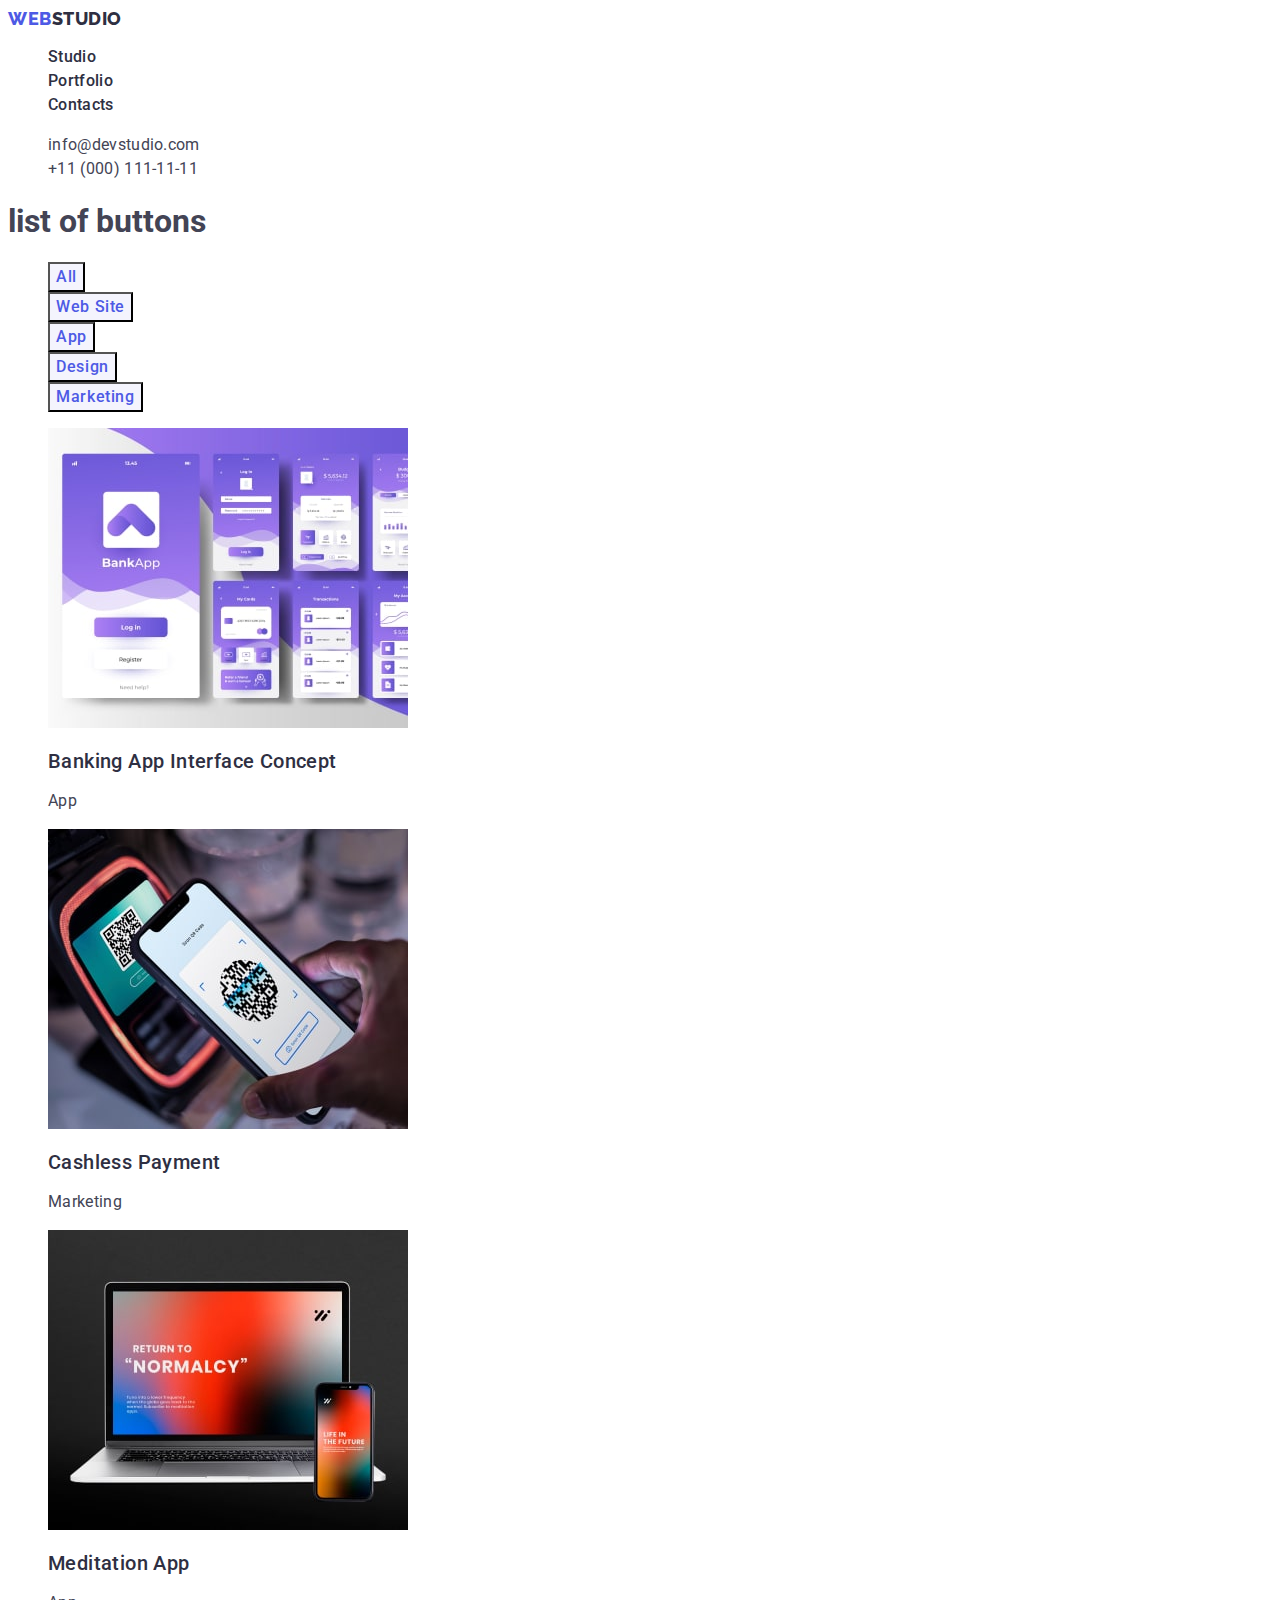
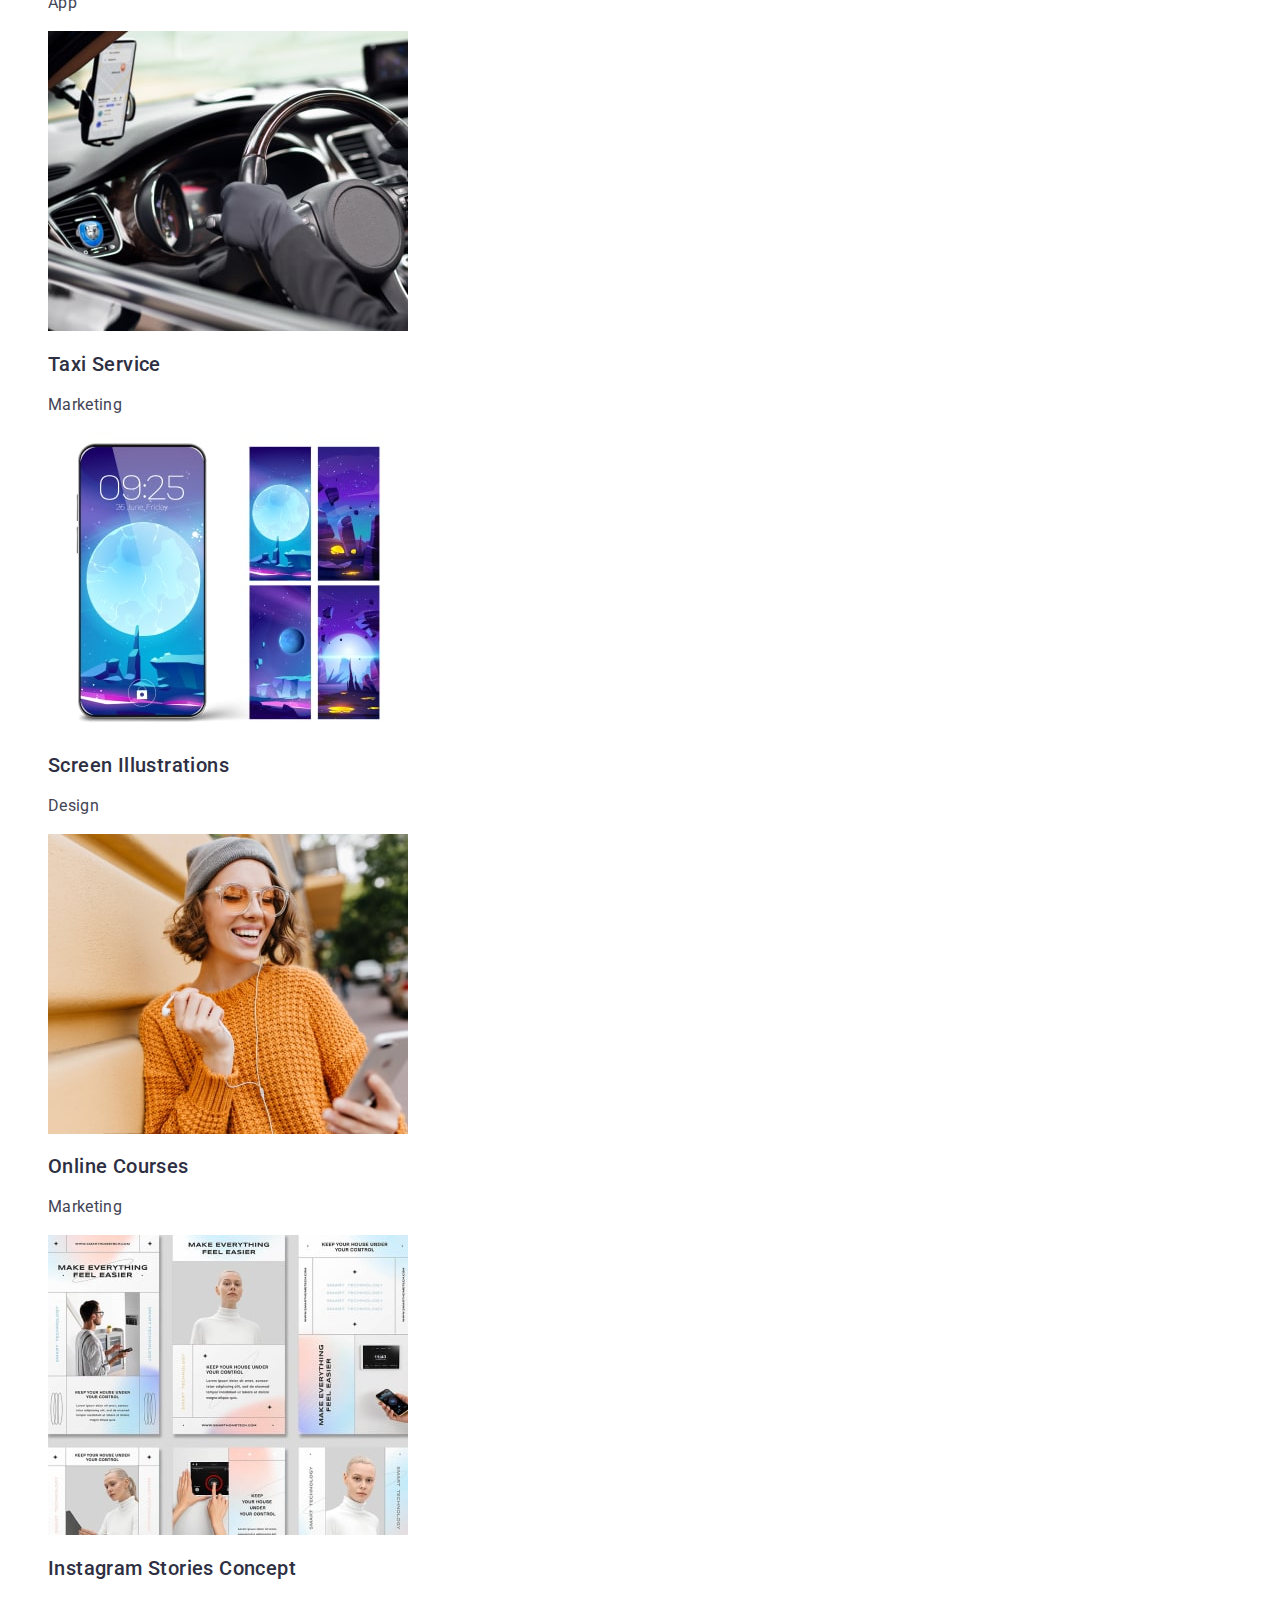
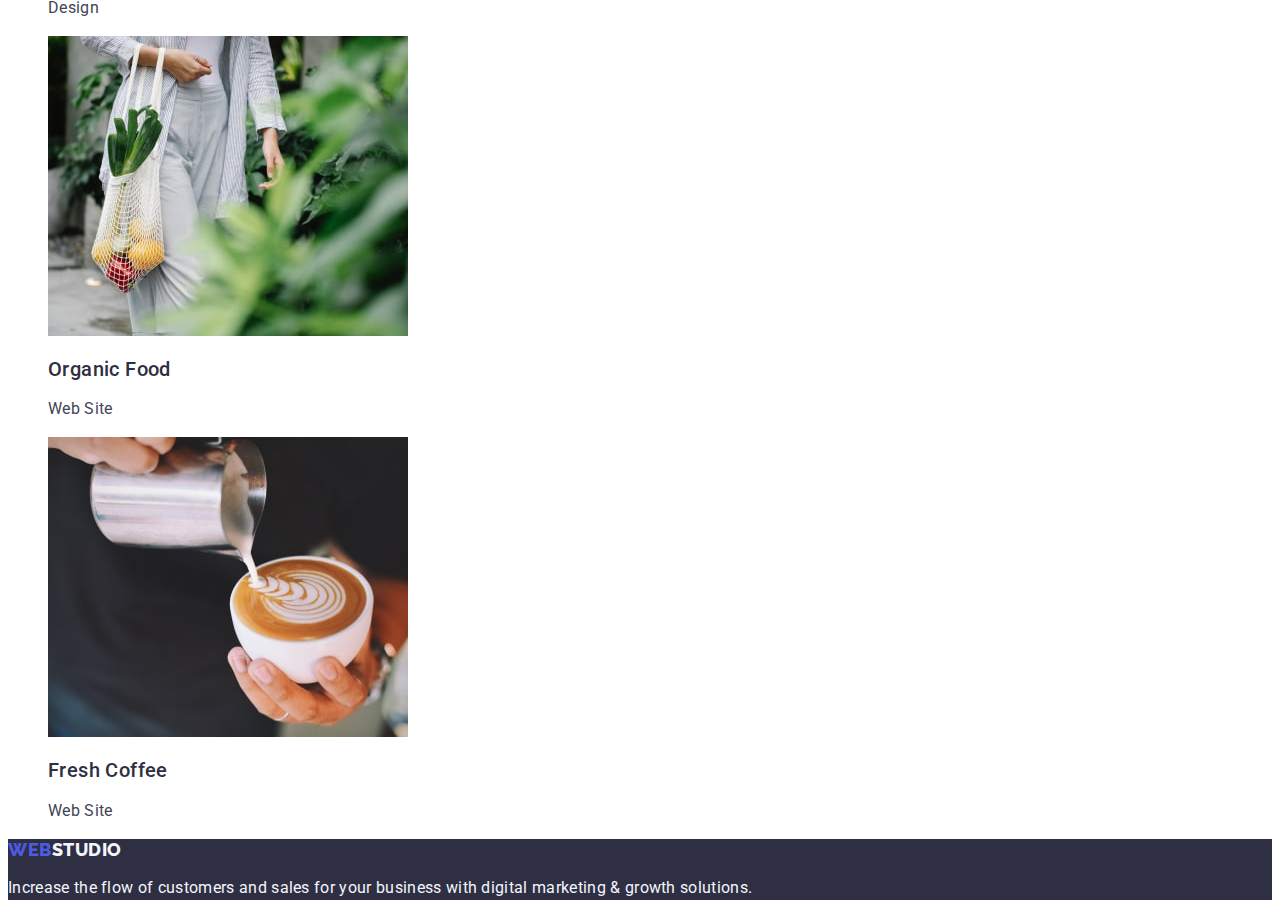
==== portfolio.html @ af41e57f "+++" ====
<!DOCTYPE html>
<html lang="en">
<head>
    <meta charset="UTF-8">
    <meta name="viewport" content="width=device-width, initial-scale=1.0">
    <title>Portfolio</title>
    <link rel="preconnect" href="https://fonts.googleapis.com">
    <link rel="preconnect" href="https://fonts.gstatic.com" crossorigin>
    <link href="https://fonts.googleapis.com/css2?family=Raleway:wght@800&family=Roboto:wght@400;500;700;900&display=swap" rel="stylesheet">
    <link rel="stylesheet" href="./css/styles.css" />
</head>
    <body>
        <header class="header">
            <nav class="header-navigation">
                <a href="./index.html" class="header-logo link">Web<span class="header-logo-accent">Studio</span></a>
                <ul class="header-menu list">
                    <li class="header-menu-item">
                        <a class="header-menu-link link" href="./index.html">Studio</a>
                    </li>
                    <li class="header-menu-item">
                        <a class="header-menu-link link" href="./portfolio.html">Portfolio</a>
                    </li>
                    <li class="header-menu-item">
                        <a class="header-menu-link link" href="">Contacts</a>
                    </li>
                </ul>
            </nav>
            <address class="header-adress">
                <ul class="header-contact list">
                    <li class="header-contact-item">
                        <a class="header-contact-link link" href="mailto:info@devstudio.com">info@devstudio.com</a>
                    </li>
                    <li class="header-contact-item">
                        <a class="header-contact-link link" href="tel:+110001111111">+11 (000) 111-11-11</a>
                    </li>
                
                </ul>
            </address>
        </header>
        <main>
            <section>
                <h1 class="visually-hidden">list of buttons</h1>
                <ul class="portfolio-button-list list">
                    <li>
                        <button class="portfolio-button" type="button">All</button>
                    </li>
                    <li>
                        <button class="portfolio-button" type="button">Web Site</button>
                    </li>
                    <li>
                        <button class="portfolio-button" type="button">App</button>
                    </li>
                    <li>
                        <button class="portfolio-button" type="button">Design</button>
                    </li>
                    <li>
                        <button class="portfolio-button" type="button">Marketing</button>
                    </li>
                </ul>
                <ul class="project-list list">
                    <li class="project-card-list">
                        <a class="project-item link" href="">
                            <img src="./images/banking-app.jpg" alt="Banking App Interface Concept" width="360" height="300" class="project-item-img" />
                            <h2 class="project-title">Banking App Interface Concept</h2>
                            <p class="project-text">App</p>
                        </a>
                    </li>
                    <li>
                        <a class="project-item link" href="">
                            <img src="./images/payment.jpg" alt="Cashless Payment" width="360" height="300" class="project-item-img" />
                            <h2 class="project-title">Cashless Payment</h2>
                            <p class="project-text">Marketing</p>
                        </a>
                    </li>
                    <li>
                        <a class="project-item link" href="">
                        <img src="./images/meditation-app.jpg" alt="Meditation App" width="360" height="300" class="project-item-img" />
                        <h2 class="project-title">Meditation App</h2>
                        <p class="project-text">App</p>
                        </a>
                    </li>
                    <li>
                        <a class="project-item link" href="">
                        <img src="./images/taxi-service.jpg" alt="Taxi Service" width="360" height="300" class="project-item-img" />
                        <h2 class="project-title">Taxi Service</h2>
                        <p class="project-text">Marketing</p>
                        </a>
                    </li>
                    <li>
                        <a class="project-item link" href="">
                         <img src="./images/screen-illustrations.jpg" alt="Screen Illustrations" width="360" height="300" class="project-item-img" />
                         <h2 class="project-title">Screen Illustrations</h2>
                         <p class="project-text">Design</p>
                        </a>
                    </li>
                    <li>
                        <a class="project-item link" href="">
                         <img src="./images/online-courses.jpg" alt="Online Courses" width="360" height="300" class="project-item-img" />
                         <h2 class="project-title">Online Courses</h2>
                         <p class="project-text">Marketing</p>
                        </a>
                    </li>
                    <li>
                        <a class="project-item link" href="">
                        <img src="./images/instagram-stories.jpg" alt="Instagram Stories Concept" width="360" height="300" class="project-item-img" />
                        <h2 class="project-title">Instagram Stories Concept</h2>
                        <p class="project-text">Design</p>
                        </a>
                    </li>
                    <li>
                        <a class="project-item link" href="">
                        <img src="./images/organic-food.jpg" alt="Organic Food" width="360" height="300" class="project-item-img" />
                        <h2 class="project-title">Organic Food</h2>
                        <p class="project-text">Web Site</p>
                        </a>
                    </li>
                    <li>
                        <a class="project-item link" href="">
                        <img src="./images/fresh-coffe.jpg" alt="Fresh Coffee" width="360" height="300" class="project-item-img" />
                        <h2 class="project-title">Fresh Coffee</h2>
                        <p class="project-text">Web Site</p>
                        </a>
                    </li>
                </ul>
            </section>
           
        </main>
        <footer class="footer">
            <a class="footer-logo link" href="./index.html">Web<span class="footer--logo-accent">Studio</span></a>
            <p class="footer-text">Increase the flow of customers and sales for your business with digital marketing & growth solutions.</p>
        </footer>
    </body>
</html>
---- css/styles.css ----
:root {
    --primary-brand: #4d5ae5;
    --pressedstate: #404bbf;
    --text: #434455;
    --dark: #2E2F42;
    --success: #31d0aa;
    --subtle-text: #8e8f99;
    --accent: #e7e9fc;
    --light: #f4f4fd;
    --white-background: #ffffff;
    --modal-background: #fcfcfc;

}

body {
    font-family: 'Roboto', sans-serif;
    color: var(--text);
    background-color: var(--white-background);
}


.link {
    text-decoration: none;
}

.list {
    list-style-type: none;
}

/* ---------------- HEADER --------------- */

.header-logo {
    color: var(--primary-brand);
    font-size: 18px;
    font-family: 'Raleway', sans-serif;
    font-weight: 800;
    line-height: 1.17;
    letter-spacing: 0.03em;
    text-transform: uppercase;
}

.header-logo span {
    color: var(--dark);
}

.header-menu-link {
    color: var(--dark);
    font-size: 16px;
    font-weight: 500;
    line-height: 1.5;
    letter-spacing: 0.02em;
}

.header-menu-link:hover,
.header-menu-link:focus {
    color: var(--pressedstate);
}

.header-adress {
    font-style: normal;
}

.header-contact-link {
    color: var(--text);
    font-size: 16px;
    font-weight: 400;
    line-height: 1.5;
    letter-spacing: 0.02em;
}

.header-contact-link:hover,
.header-contact-link:focus {
    color: var(--pressedstate)
}

/* ---------------- HERO --------------- */

.hero {
    background-color: var(--dark);
}
.hero-title {
    color: var(--white-background);
    text-align: center;
    font-size: 56px;
    font-weight: 700;
    line-height: 1.07;
    letter-spacing: 0.02em;
}
.hero-btn {
    color:  var(--white-background);
    text-align: center;
    font-size: 16px;
    font-family: inherit;
    font-weight: 500;
    line-height: 1.5;
    letter-spacing: 0.04em;
    background-color: var(--primary-brand);
    cursor: pointer;
}

.hero-btn:hover,
.hero-btn:focus {
    background-color: var(--pressedstate)
}

/* ---------------- ADVANTAGES --------------- */


.advantages-subtitle {
    color: var(--dark);
    font-size: 20px;
    font-weight: 500;
    line-height: 1.2;
    letter-spacing: 0.02em;
}
.advantages-item-text {
    color: var(--text);
    font-size: 16px;
    line-height: 1.5;
    letter-spacing: 0.02em;
}

/* ---------------- SERVICES --------------- */


.services-title {
    color:  var(--dark);
    text-align: center;
    font-size: 36px;
    font-weight: 700;
    line-height: 1.11;
    letter-spacing: 0.02em;
    text-transform: capitalize;
}

/* ---------------- TEAM --------------- */

.team {
    background-color: var(--light);
}

.team-title {
    color: var(--dark);
    text-align: center;
    font-size: 36px;
    font-weight: 700;
    line-height: 1.11;
    letter-spacing: 0.02em;
    text-transform: capitalize;
}

.team-item {
    background-color: var(--white-background);
}

.team-name {
    color: var(--dark);
    text-align: center;
    font-size: 20px;
    font-weight: 500;
    line-height: 1.2;
    letter-spacing: 0.02em;
}
.team-specialty {
    color: var(--text);
    text-align: center;
    font-size: 16px;
    line-height: 1.5;
    letter-spacing: 0.02em;
    }

/* ---------------- FOOTER --------------- */

.footer {
    background-color: var(--dark);
 }
.footer-logo {
    color: var(--primary-brand);
    font-size: 18px;
    font-family: 'Raleway', sans-serif;
    font-weight: 800;
    line-height: 1.17;
    letter-spacing: 0.03em;
    text-transform: uppercase;
 }

.footer-logo span {
    color: var(--light);
}

.footer-text {
    color: var(--light);
    font-size: 16px;
    line-height: 1.5;
    letter-spacing: 0.02em;
}

/* ---------------- BUTTON --------------- */

.portfolio-button {
    color: var(--primary-brand);
    font-size: 16px;
    font-family: inherit;
    font-weight: 500;
    line-height: 1.5;
    letter-spacing: 0.04em;
    background-color: var(--light);
}

.portfolio-button:hover,
.portfolio-button:focus {
    color: var(--white-background);
    background-color: var(--pressedstate);
    cursor: pointer;
}


/* ---------------- PROJECT --------------- */


.project-title {
    color: var(--dark);
    font-size: 20px;
    font-weight: 500;
    line-height: 1.2;
    letter-spacing: 0.02em;
}

.project-text {
    color: var(--text);
    font-size: 16px;
    line-height: 1.5;
    letter-spacing: 0.02em;
}
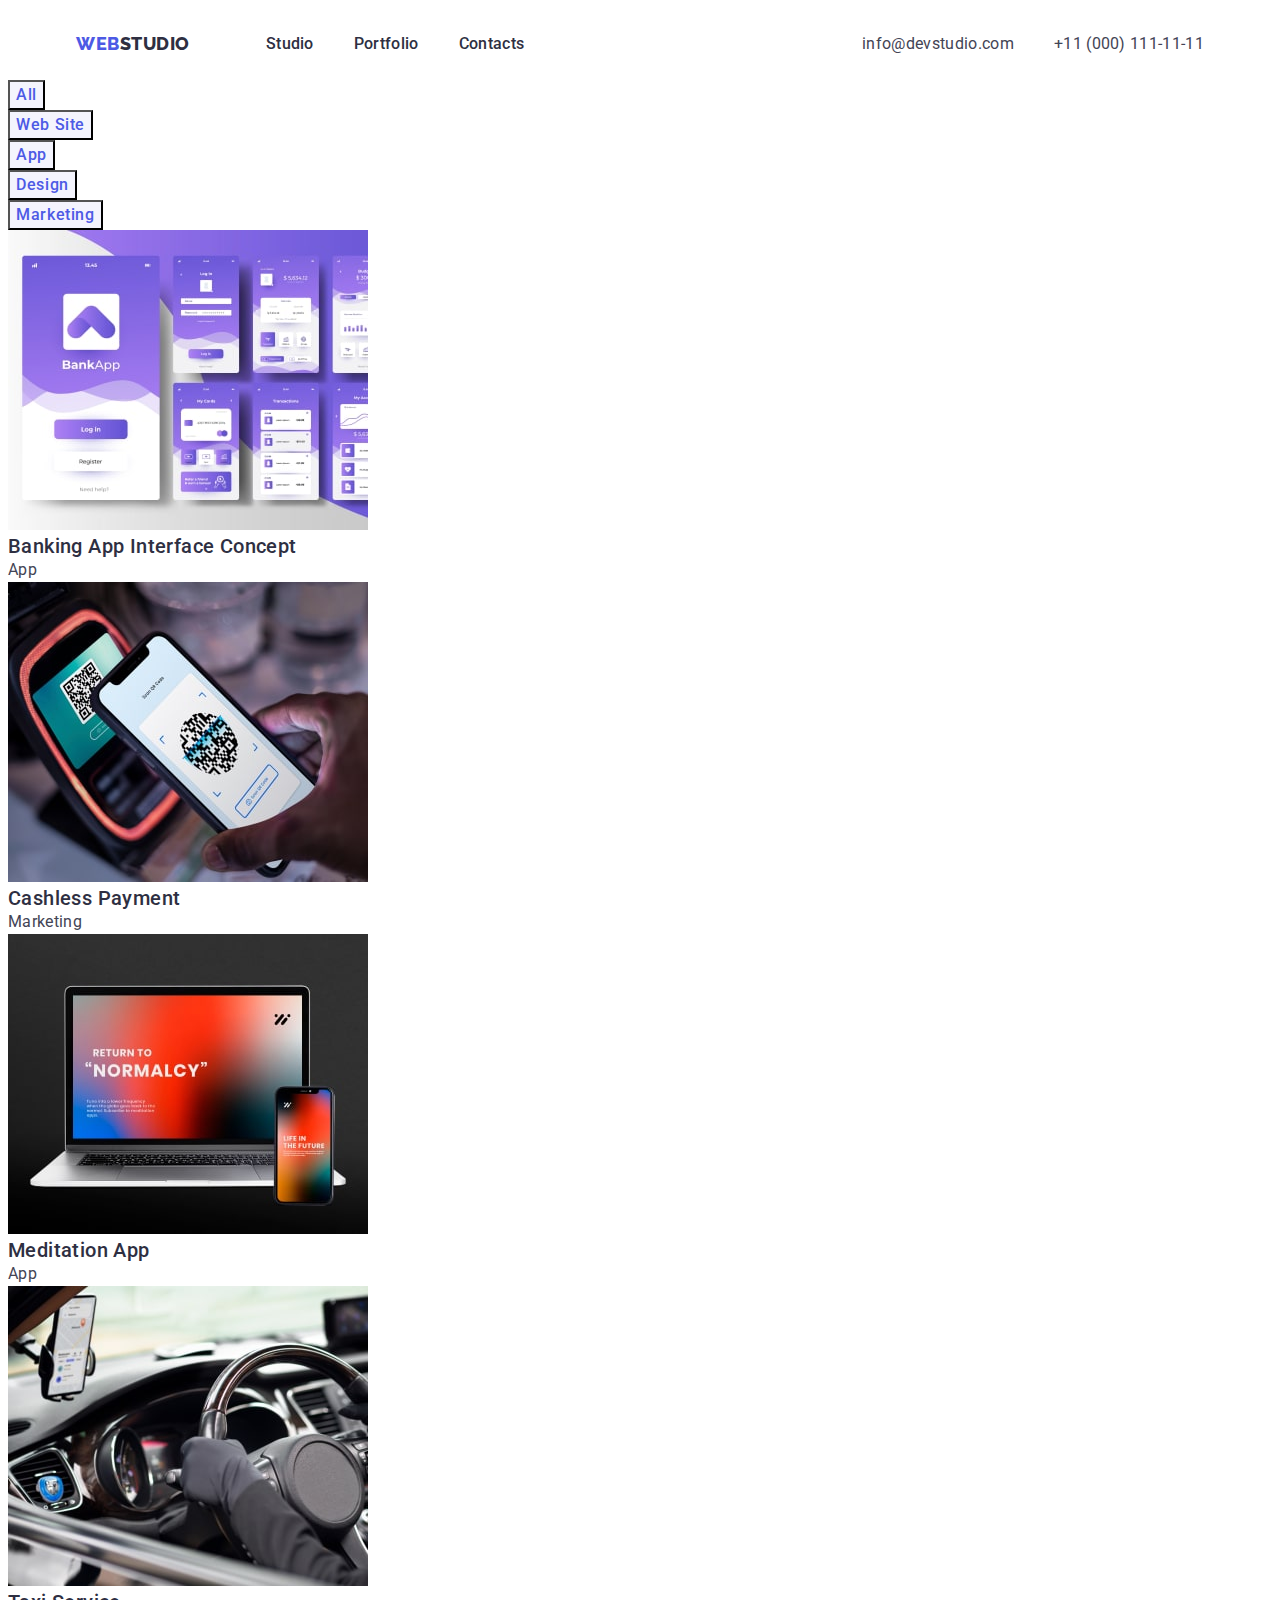
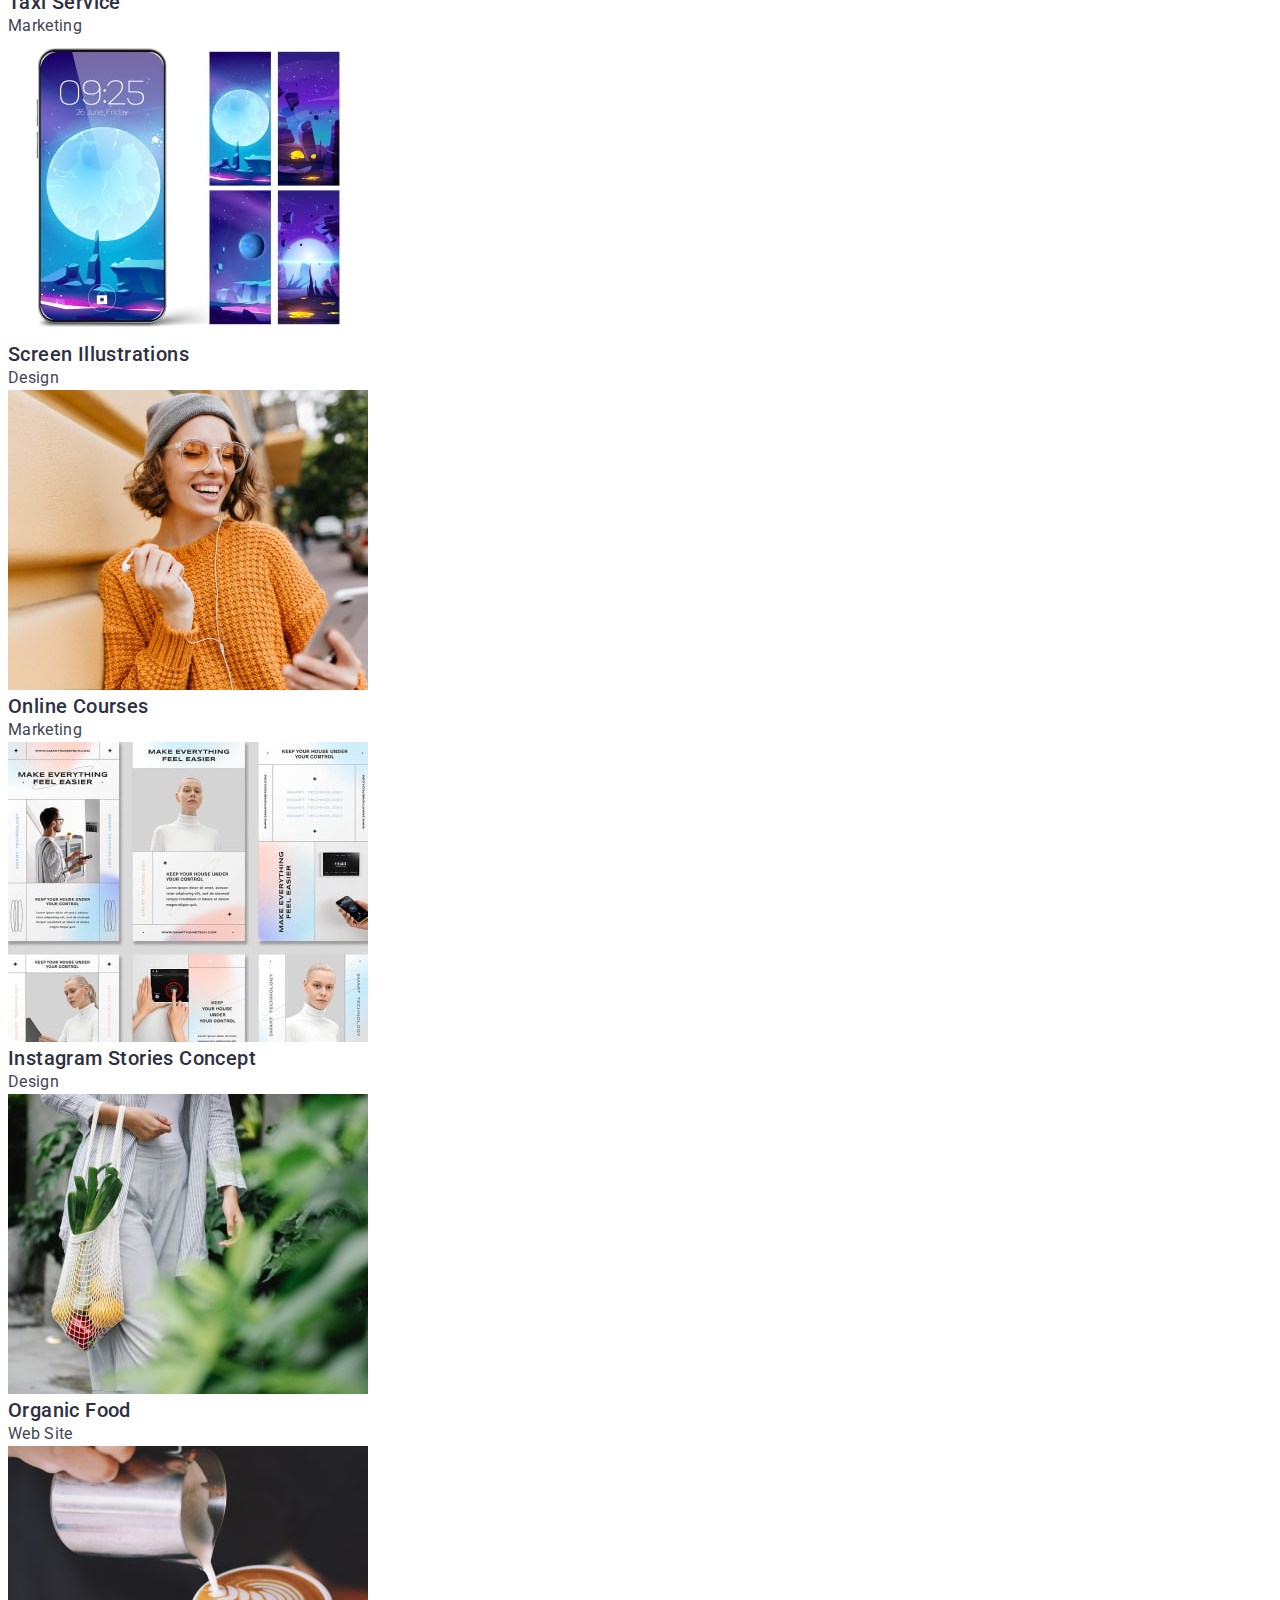
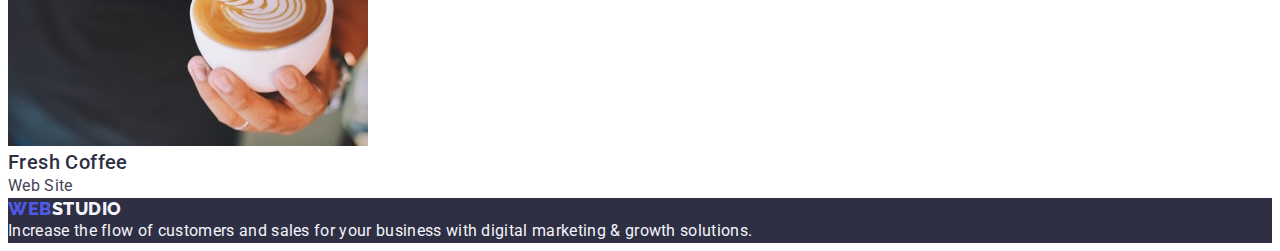
==== commit 18482bf3: "Second commit" ====
--- a/portfolio.html
+++ b/portfolio.html
@@ -11,31 +11,33 @@
 </head>
     <body>
         <header class="header">
-            <nav class="header-navigation">
-                <a href="./index.html" class="header-logo link">Web<span class="header-logo-accent">Studio</span></a>
-                <ul class="header-menu list">
-                    <li class="header-menu-item">
-                        <a class="header-menu-link link" href="./index.html">Studio</a>
-                    </li>
-                    <li class="header-menu-item">
-                        <a class="header-menu-link link" href="./portfolio.html">Portfolio</a>
-                    </li>
-                    <li class="header-menu-item">
-                        <a class="header-menu-link link" href="">Contacts</a>
-                    </li>
-                </ul>
-            </nav>
-            <address class="header-adress">
-                <ul class="header-contact list">
-                    <li class="header-contact-item">
-                        <a class="header-contact-link link" href="mailto:info@devstudio.com">info@devstudio.com</a>
-                    </li>
-                    <li class="header-contact-item">
-                        <a class="header-contact-link link" href="tel:+110001111111">+11 (000) 111-11-11</a>
-                    </li>
-                
-                </ul>
-            </address>
+            <div class="container header-container">
+                <nav class="header-navigation">
+                    <a href="./index.html" class="header-logo link">Web<span class="header-logo-accent">Studio</span></a>
+                    <ul class="header-menu list">
+                        <li class="header-menu-item">
+                            <a class="header-menu-link link" href="./index.html">Studio</a>
+                        </li>
+                        <li class="header-menu-item">
+                            <a class="header-menu-link link" href="./portfolio.html">Portfolio</a>
+                        </li>
+                        <li class="header-menu-item">
+                            <a class="header-menu-link link" href="">Contacts</a>
+                        </li>
+                    </ul>
+                </nav>
+                <address class="header-adress">
+                    <ul class="header-contact list">
+                        <li class="header-contact-item">
+                            <a class="header-contact-link link" href="mailto:info@devstudio.com">info@devstudio.com</a>
+                        </li>
+                        <li class="header-contact-item">
+                            <a class="header-contact-link link" href="tel:+110001111111">+11 (000) 111-11-11</a>
+                        </li>
+                    
+                    </ul>
+                </address>
+            </div>
         </header>
         <main>
             <section>
--- a/css/styles.css
+++ b/css/styles.css
@@ -12,12 +12,50 @@
 
 }
 
+p,
+h1,
+h2,
+h3,
+h4,
+h5,
+h6 {
+    margin-top: 0;
+    margin-bottom: 0;
+}
+
+ul {
+    margin-top: 0;
+    margin-bottom: 0;
+    padding-left: 0;
+}
+
 body {
     font-family: 'Roboto', sans-serif;
     color: var(--text);
     background-color: var(--white-background);
 }
 
+.container {
+    width: 100%;
+    max-width: 1128px;
+    padding-left: 15px;
+    padding-right: 15px;
+    margin: 0 auto;
+}
+
+.visually-hidden {
+    position: absolute;
+    width: 1px;
+    height: 1px;
+    margin: -1px;
+    border: 0;
+    padding: 0;
+    white-space: nowrap;
+    clip-path: inset(100%);
+    clip: rect(0 0 0 0);
+    overflow: hidden;
+    }
+
 
 .link {
     text-decoration: none;
@@ -28,6 +66,22 @@
 }
 
 /* ---------------- HEADER --------------- */
+
+.header {
+    padding-top: 24px;
+    padding-bottom: 24px;
+}
+
+.header-container {
+    display: flex;
+}
+
+.header-navigation {
+    display: flex;
+    align-items: center;
+    flex-grow: 1;
+    gap: 76px;
+}
 
 .header-logo {
     color: var(--primary-brand);
@@ -43,6 +97,11 @@
     color: var(--dark);
 }
 
+.header-menu {
+    display: flex;
+    gap: 40px;
+}
+
 .header-menu-link {
     color: var(--dark);
     font-size: 16px;
@@ -58,6 +117,13 @@
 
 .header-adress {
     font-style: normal;
+    align-items: center;
+}
+
+.header-contact {
+    display: flex;
+    gap: 40px;
+    margin-left:  auto;
 }
 
 .header-contact-link {
@@ -77,7 +143,9 @@
 
 .hero {
     background-color: var(--dark);
-}
+    padding: 188px;
+}
+
 .hero-title {
     color: var(--white-background);
     text-align: center;
@@ -85,7 +153,10 @@
     font-weight: 700;
     line-height: 1.07;
     letter-spacing: 0.02em;
-}
+    max-width: 496px;
+    margin-bottom: 48px;
+}
+
 .hero-btn {
     color:  var(--white-background);
     text-align: center;
@@ -96,6 +167,9 @@
     letter-spacing: 0.04em;
     background-color: var(--primary-brand);
     cursor: pointer;
+    padding: 16px 32px;
+    border-radius: 4px;
+    border: none;
 }
 
 .hero-btn:hover,
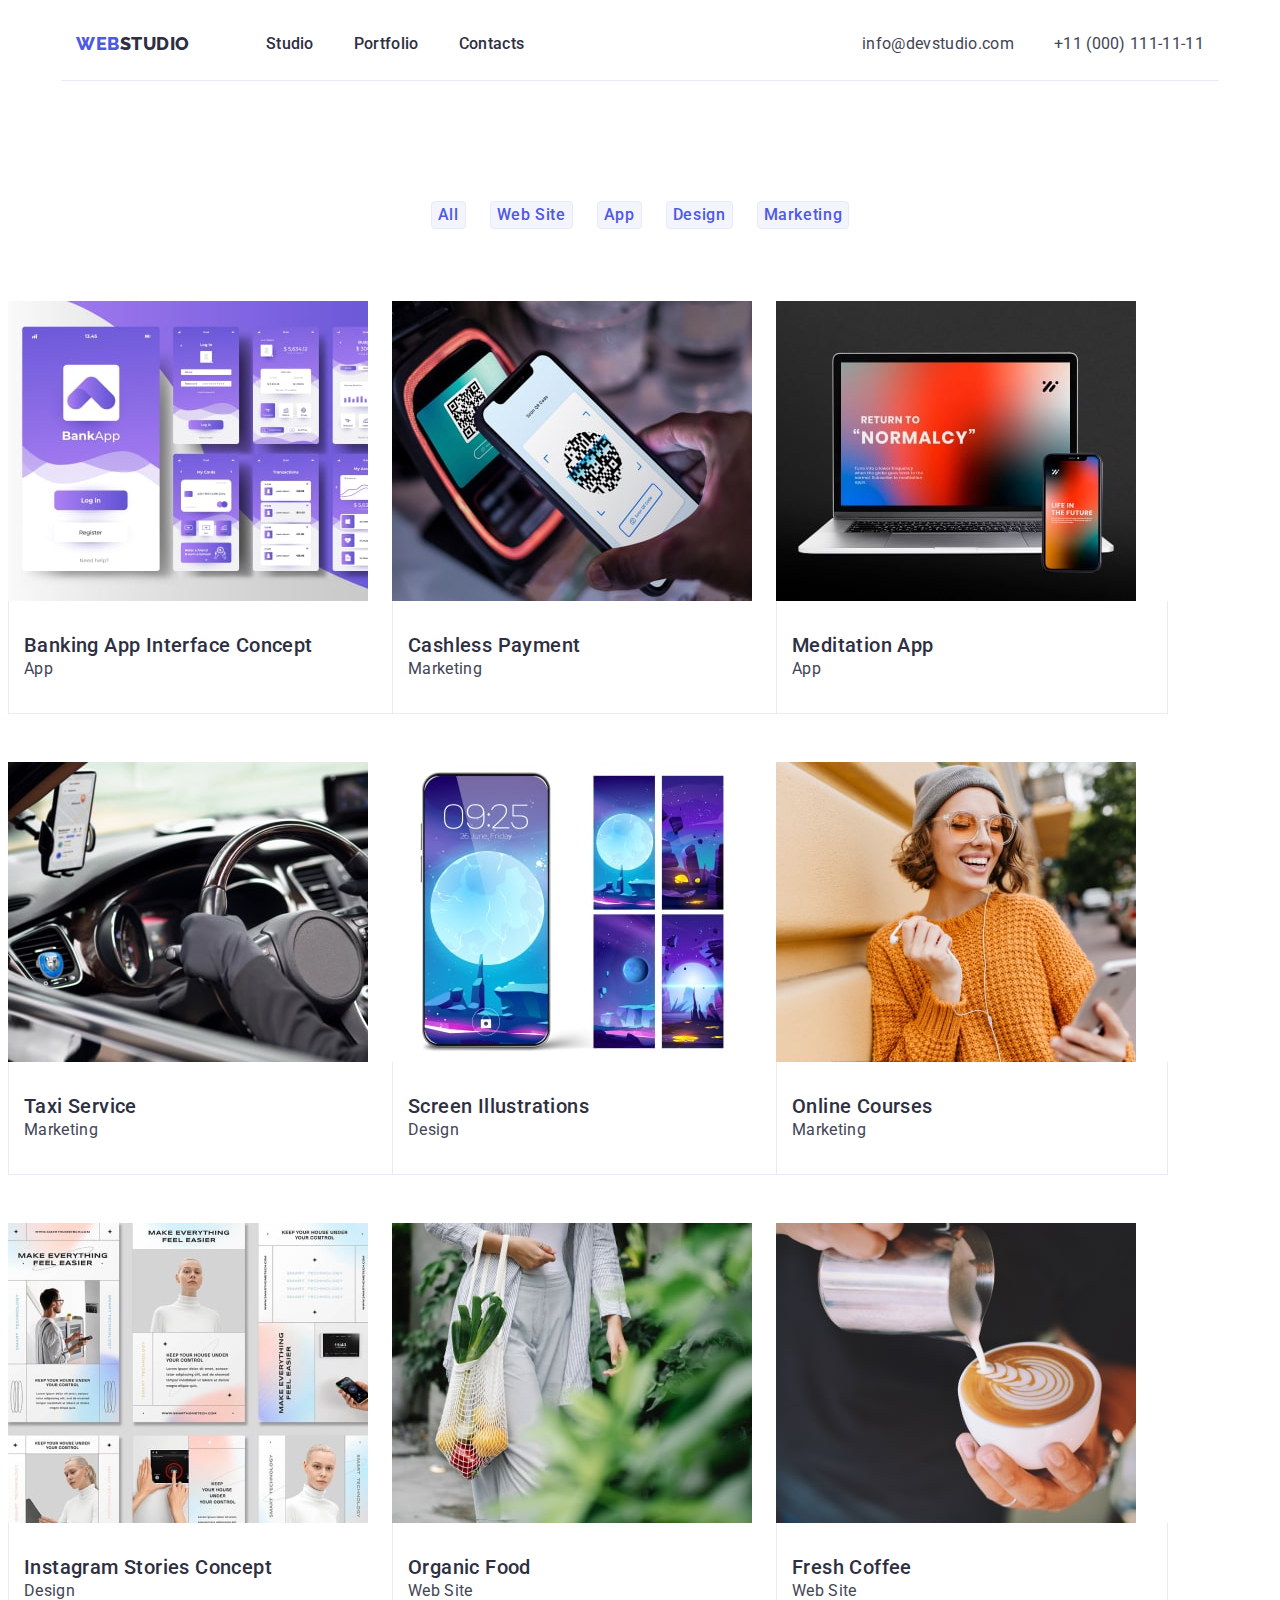
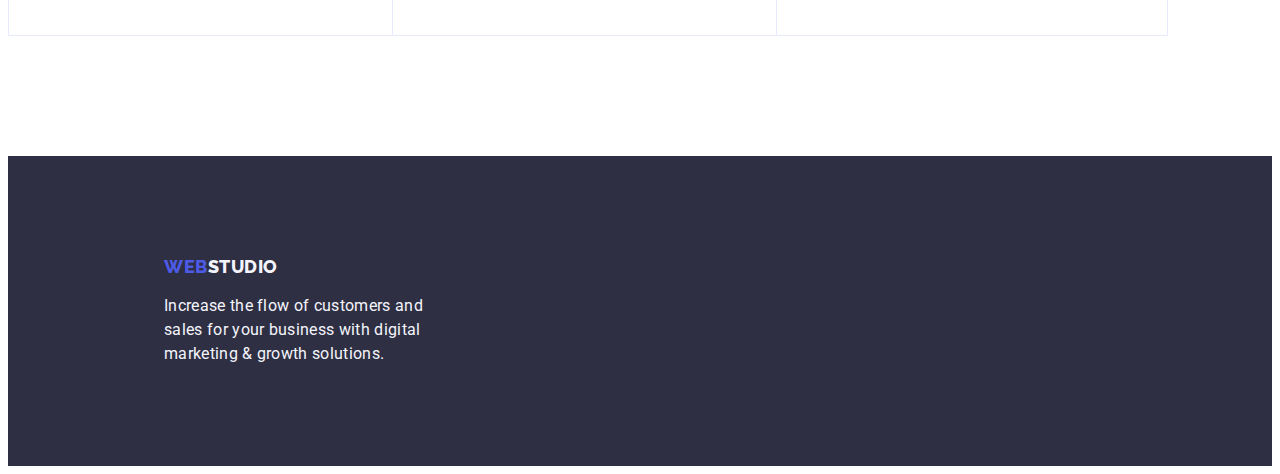
==== commit f4a83fb1: "Second commit" ====
--- a/portfolio.html
+++ b/portfolio.html
@@ -40,90 +40,114 @@
             </div>
         </header>
         <main>
-            <section>
-                <h1 class="visually-hidden">list of buttons</h1>
-                <ul class="portfolio-button-list list">
-                    <li>
-                        <button class="portfolio-button" type="button">All</button>
-                    </li>
-                    <li>
-                        <button class="portfolio-button" type="button">Web Site</button>
-                    </li>
-                    <li>
-                        <button class="portfolio-button" type="button">App</button>
-                    </li>
-                    <li>
-                        <button class="portfolio-button" type="button">Design</button>
-                    </li>
-                    <li>
-                        <button class="portfolio-button" type="button">Marketing</button>
-                    </li>
-                </ul>
-                <ul class="project-list list">
-                    <li class="project-card-list">
-                        <a class="project-item link" href="">
-                            <img src="./images/banking-app.jpg" alt="Banking App Interface Concept" width="360" height="300" class="project-item-img" />
-                            <h2 class="project-title">Banking App Interface Concept</h2>
-                            <p class="project-text">App</p>
-                        </a>
-                    </li>
-                    <li>
-                        <a class="project-item link" href="">
-                            <img src="./images/payment.jpg" alt="Cashless Payment" width="360" height="300" class="project-item-img" />
-                            <h2 class="project-title">Cashless Payment</h2>
-                            <p class="project-text">Marketing</p>
-                        </a>
-                    </li>
-                    <li>
-                        <a class="project-item link" href="">
-                        <img src="./images/meditation-app.jpg" alt="Meditation App" width="360" height="300" class="project-item-img" />
-                        <h2 class="project-title">Meditation App</h2>
-                        <p class="project-text">App</p>
-                        </a>
-                    </li>
-                    <li>
-                        <a class="project-item link" href="">
-                        <img src="./images/taxi-service.jpg" alt="Taxi Service" width="360" height="300" class="project-item-img" />
-                        <h2 class="project-title">Taxi Service</h2>
-                        <p class="project-text">Marketing</p>
-                        </a>
-                    </li>
-                    <li>
-                        <a class="project-item link" href="">
-                         <img src="./images/screen-illustrations.jpg" alt="Screen Illustrations" width="360" height="300" class="project-item-img" />
-                         <h2 class="project-title">Screen Illustrations</h2>
-                         <p class="project-text">Design</p>
-                        </a>
-                    </li>
-                    <li>
-                        <a class="project-item link" href="">
-                         <img src="./images/online-courses.jpg" alt="Online Courses" width="360" height="300" class="project-item-img" />
-                         <h2 class="project-title">Online Courses</h2>
-                         <p class="project-text">Marketing</p>
-                        </a>
-                    </li>
-                    <li>
-                        <a class="project-item link" href="">
-                        <img src="./images/instagram-stories.jpg" alt="Instagram Stories Concept" width="360" height="300" class="project-item-img" />
-                        <h2 class="project-title">Instagram Stories Concept</h2>
-                        <p class="project-text">Design</p>
-                        </a>
-                    </li>
-                    <li>
-                        <a class="project-item link" href="">
-                        <img src="./images/organic-food.jpg" alt="Organic Food" width="360" height="300" class="project-item-img" />
-                        <h2 class="project-title">Organic Food</h2>
-                        <p class="project-text">Web Site</p>
-                        </a>
-                    </li>
-                    <li>
-                        <a class="project-item link" href="">
-                        <img src="./images/fresh-coffe.jpg" alt="Fresh Coffee" width="360" height="300" class="project-item-img" />
-                        <h2 class="project-title">Fresh Coffee</h2>
-                        <p class="project-text">Web Site</p>
-                        </a>
-                    </li>
-                </ul>
+            <section class="button">
+                <div class="container button-container">
+                    <h1 class="visually-hidden">list of buttons</h1>
+                    <ul class="portfolio-button-list list">
+                        <li>
+                            <button class="portfolio-button" type="button">All</button>
+                        </li>
+                        <li>
+                            <button class="portfolio-button" type="button">Web Site</button>
+                        </li>
+                        <li>
+                            <button class="portfolio-button" type="button">App</button>
+                        </li>
+                        <li>
+                            <button class="portfolio-button" type="button">Design</button>
+                        </li>
+                        <li>
+                            <button class="portfolio-button" type="button">Marketing</button>
+                        </li>
+                    </ul>
+                </div>
+            </section>
+            <section class="section-project">
+                <div class="comtainer project-container">
+                    <ul class="project-list list">
+                        <li class="project-card-list">
+                            <a class="project-item link" href="">
+                                <img src="./images/banking-app.jpg" alt="Banking App Interface Concept" width="360" height="300" class="project-item-img" />
+                                <div class="container title-text-container">
+                                    <h2 class="project-title">Banking App Interface Concept</h2>
+                                    <p class="project-text">App</p>
+                                </div>
+                            </a>
+                        </li>
+                        <li class="project-card-list">
+                            <a class="project-item link" href="">
+                                <img src="./images/payment.jpg" alt="Cashless Payment" width="360" height="300" class="project-item-img" />
+                                <div class="container title-text-container">
+                                    <h2 class="project-title">Cashless Payment</h2>
+                                    <p class="project-text">Marketing</p>
+                                </div>
+                            </a>
+                        </li>
+                        <li class="project-card-list">
+                            <a class="project-item link" href="">
+                            <img src="./images/meditation-app.jpg" alt="Meditation App" width="360" height="300" class="project-item-img" />
+                            <div class="container title-text-container">
+                                <h2 class="project-title">Meditation App</h2>
+                                <p class="project-text">App</p>
+                            </div>
+                            </a>
+                        </li>
+                        <li class="project-card-list">
+                            <a class="project-item link" href="">
+                            <img src="./images/taxi-service.jpg" alt="Taxi Service" width="360" height="300" class="project-item-img" />
+                            <div class="container title-text-container">
+                                <h2 class="project-title">Taxi Service</h2>
+                                <p class="project-text">Marketing</p>
+                            </div>
+                            </a>
+                        </li>
+                        <li class="project-card-list">
+                            <a class="project-item link" href="">
+                             <img src="./images/screen-illustrations.jpg" alt="Screen Illustrations" width="360" height="300" class="project-item-img" />
+                             <div class="container title-text-container">
+                                 <h2 class="project-title">Screen Illustrations</h2>
+                                 <p class="project-text">Design</p>
+                             </div>
+                            </a>
+                        </li>
+                        <li class="project-card-list">
+                            <a class="project-item link" href="">
+                             <img src="./images/online-courses.jpg" alt="Online Courses" width="360" height="300" class="project-item-img" />
+                             <div class="container title-text-container">
+                                 <h2 class="project-title">Online Courses</h2>
+                                 <p class="project-text">Marketing</p>
+                             </div>
+                            </a>
+                        </li>
+                        <li class="project-card-list">
+                            <a class="project-item link" href="">
+                            <img src="./images/instagram-stories.jpg" alt="Instagram Stories Concept" width="360" height="300" class="project-item-img" />
+                            <div class="container title-text-container">
+                                <h2 class="project-title">Instagram Stories Concept</h2>
+                                <p class="project-text">Design</p>
+                            </div>
+                            </a>
+                        </li>
+                        <li class="project-card-list">
+                            <a class="project-item link" href="">
+                            <img src="./images/organic-food.jpg" alt="Organic Food" width="360" height="300" class="project-item-img" />
+                            <div class="container title-text-container">
+                                <h2 class="project-title">Organic Food</h2>
+                                <p class="project-text">Web Site</p>
+                            </div>
+                            </a>
+                        </li>
+                        <li class="project-card-list">
+                            <a class="project-item link" href="">
+                            <img src="./images/fresh-coffe.jpg" alt="Fresh Coffee" width="360" height="300" class="project-item-img" />
+                            <div class="container title-text-container">
+                                <h2 class="project-title">Fresh Coffee</h2>
+                                <p class="project-text">Web Site</p>
+                            </div>
+                            </a>
+                        </li>
+                    </ul>
+                </div>
             </section>
            
         </main>
--- a/css/styles.css
+++ b/css/styles.css
@@ -27,6 +27,10 @@
     margin-top: 0;
     margin-bottom: 0;
     padding-left: 0;
+}
+
+img {
+    display: block;
 }
 
 body {
@@ -74,6 +78,8 @@
 
 .header-container {
     display: flex;
+    padding-bottom: 24px;
+    border-bottom: 1px solid var(--cornflower, #E7E9FC);
 }
 
 .header-navigation {
@@ -143,7 +149,7 @@
 
 .hero {
     background-color: var(--dark);
-    padding: 188px;
+    padding: 188px 0;
 }
 
 .hero-title {
@@ -154,10 +160,12 @@
     line-height: 1.07;
     letter-spacing: 0.02em;
     max-width: 496px;
+    margin: 0 auto;
     margin-bottom: 48px;
 }
 
 .hero-btn {
+    display: block;
     color:  var(--white-background);
     text-align: center;
     font-size: 16px;
@@ -168,6 +176,7 @@
     background-color: var(--primary-brand);
     cursor: pointer;
     padding: 16px 32px;
+    margin: 0 auto;
     border-radius: 4px;
     border: none;
 }
@@ -179,6 +188,18 @@
 
 /* ---------------- ADVANTAGES --------------- */
 
+.advantages {
+    padding-top: 120px;
+}
+
+.advantages-list {
+    display: flex;
+    gap: 24px;
+}
+
+.advantages-item {
+    width: calc((100% - 24px*3) /4);
+}
 
 .advantages-subtitle {
     color: var(--dark);
@@ -186,16 +207,21 @@
     font-weight: 500;
     line-height: 1.2;
     letter-spacing: 0.02em;
+    margin-bottom: 8px;
 }
 .advantages-item-text {
     color: var(--text);
     font-size: 16px;
+    font-weight: 400;
     line-height: 1.5;
     letter-spacing: 0.02em;
 }
 
 /* ---------------- SERVICES --------------- */
 
+.services {
+    padding: 120px 0;
+}
 
 .services-title {
     color:  var(--dark);
@@ -205,12 +231,24 @@
     line-height: 1.11;
     letter-spacing: 0.02em;
     text-transform: capitalize;
+    margin-bottom: 72px;
+}
+
+.services-list {
+    display: flex;
+    gap: 24px;
+}
+
+.services-item {
+    width: calc((1005 - 48) /3);
 }
 
 /* ---------------- TEAM --------------- */
 
 .team {
     background-color: var(--light);
+    padding-top: 120px;
+    padding-bottom: 120px;
 }
 
 .team-title {
@@ -221,10 +259,23 @@
     line-height: 1.11;
     letter-spacing: 0.02em;
     text-transform: capitalize;
+    margin-bottom: 72px;
+}
+
+.team-ul {
+    display: flex;
+    gap: 24px;
 }
 
 .team-item {
+    width: calc((100% - 24*3) /4);
+    border-radius: 0px 0px 4px 4px;
     background-color: var(--white-background);
+    box-shadow: 0px 2px 1px 0px rgba(46, 47, 66, 0.08), 0px 1px 1px 0px rgba(46, 47, 66, 0.16), 0px 1px 6px 0px rgba(46, 47, 66, 0.08);
+}
+
+.name-container {
+    text-align: center;
 }
 
 .team-name {
@@ -234,20 +285,28 @@
     font-weight: 500;
     line-height: 1.2;
     letter-spacing: 0.02em;
-}
+    padding-top: 32px;
+    gap: 8px;
+}
+
 .team-specialty {
     color: var(--text);
     text-align: center;
     font-size: 16px;
     line-height: 1.5;
     letter-spacing: 0.02em;
+    padding-bottom: 32px;
     }
 
 /* ---------------- FOOTER --------------- */
 
 .footer {
     background-color: var(--dark);
+    padding-top: 100px;
+    padding-bottom: 100px;
+    padding-left: 156px;
  }
+
 .footer-logo {
     color: var(--primary-brand);
     font-size: 18px;
@@ -256,6 +315,8 @@
     line-height: 1.17;
     letter-spacing: 0.03em;
     text-transform: uppercase;
+    margin-bottom: 17px;
+    display: inline-block;
  }
 
 .footer-logo span {
@@ -263,6 +324,7 @@
 }
 
 .footer-text {
+    max-width: 264px;
     color: var(--light);
     font-size: 16px;
     line-height: 1.5;
@@ -270,6 +332,16 @@
 }
 
 /* ---------------- BUTTON --------------- */
+
+.button {
+    padding-top: 96px;
+}
+
+.portfolio-button-list {
+    display: flex;
+    gap: 24px;
+    justify-content: center;
+}
 
 .portfolio-button {
     color: var(--primary-brand);
@@ -279,6 +351,8 @@
     line-height: 1.5;
     letter-spacing: 0.04em;
     background-color: var(--light);
+    border-radius: 4px;
+    border: 1px solid var(--accent, #E7E9FC);
 }
 
 .portfolio-button:hover,
@@ -286,11 +360,38 @@
     color: var(--white-background);
     background-color: var(--pressedstate);
     cursor: pointer;
+    border-radius: 4px;
+    box-shadow: 0px 2px 2px 0px rgba(0, 0, 0, 0.12), 0px 2px 1px 0px rgba(0, 0, 0, 0.08), 0px 3px 1px 0px rgba(0, 0, 0, 0.10);
+    
 }
 
 
 /* ---------------- PROJECT --------------- */
 
+.section-project {
+    padding-top: 72px;
+    padding-bottom: 120px;
+}
+
+.project-container {
+    display: flex;
+}
+
+.project-list {
+    display: flex;
+    flex-wrap: wrap;
+    gap: 48px 24px;
+}
+
+.project-card-list {
+    width: calc((100% - 24*2) / 3);
+}
+
+.title-text-container {
+    border: 1px solid var(--accent, #E7E9FC);
+    background: var(--white-background, #FFF);
+    border-top: none;
+
 
 .project-title {
     color: var(--dark);
@@ -298,6 +399,8 @@
     font-weight: 500;
     line-height: 1.2;
     letter-spacing: 0.02em;
+    padding-top: 32px;
+    gap: 8px;
 }
 
 .project-text {
@@ -305,6 +408,7 @@
     font-size: 16px;
     line-height: 1.5;
     letter-spacing: 0.02em;
-}
-
-
+    padding-bottom: 32px;
+}
+
+
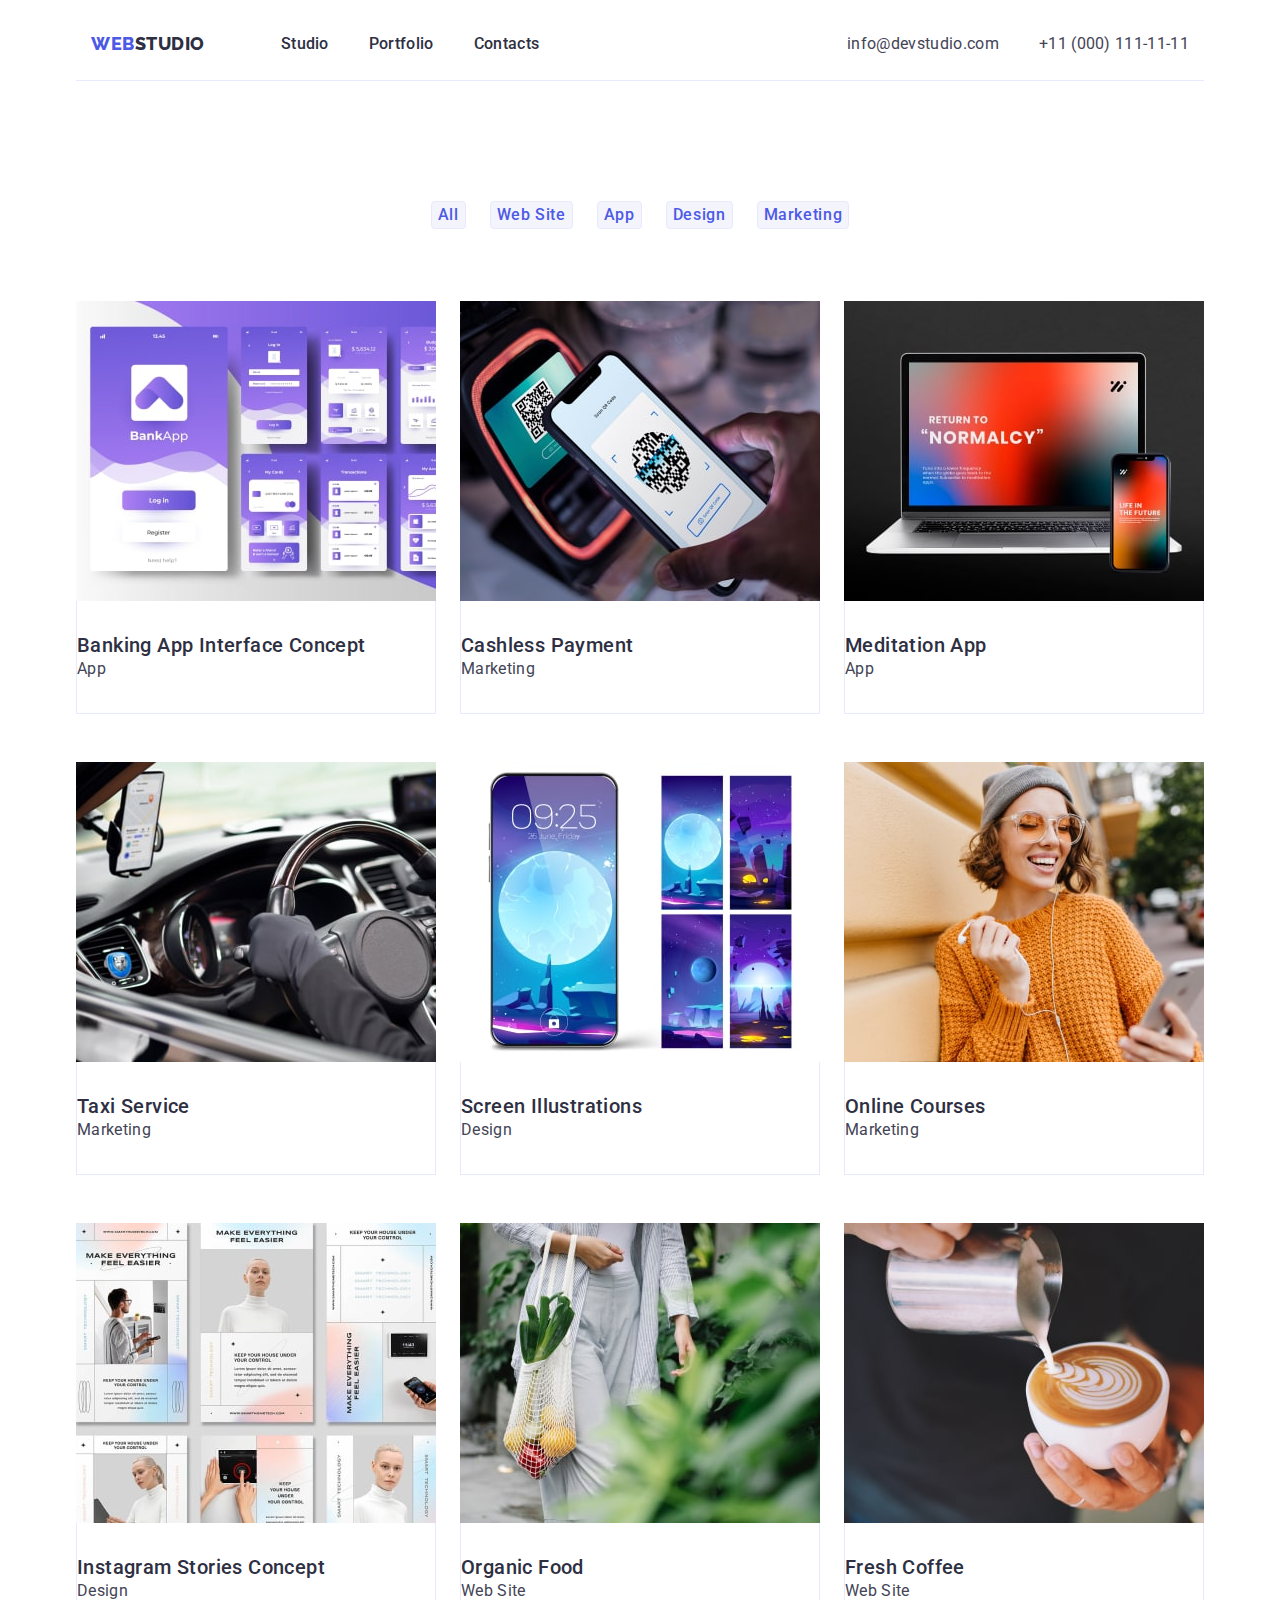
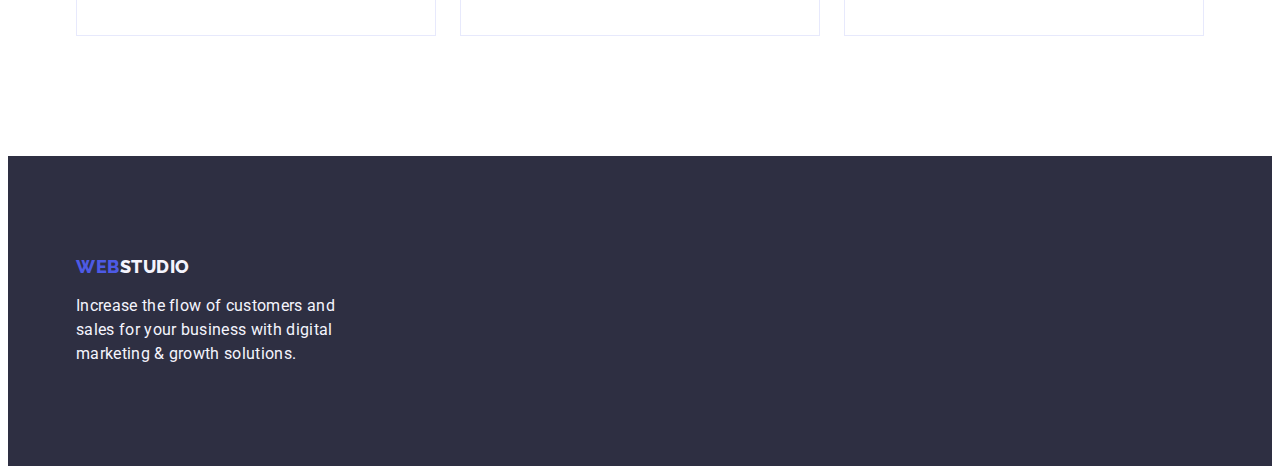
==== commit 8b3908d5: "Second commit" ====
--- a/portfolio.html
+++ b/portfolio.html
@@ -12,31 +12,33 @@
     <body>
         <header class="header">
             <div class="container header-container">
-                <nav class="header-navigation">
-                    <a href="./index.html" class="header-logo link">Web<span class="header-logo-accent">Studio</span></a>
-                    <ul class="header-menu list">
-                        <li class="header-menu-item">
-                            <a class="header-menu-link link" href="./index.html">Studio</a>
-                        </li>
-                        <li class="header-menu-item">
-                            <a class="header-menu-link link" href="./portfolio.html">Portfolio</a>
-                        </li>
-                        <li class="header-menu-item">
-                            <a class="header-menu-link link" href="">Contacts</a>
-                        </li>
-                    </ul>
-                </nav>
-                <address class="header-adress">
-                    <ul class="header-contact list">
-                        <li class="header-contact-item">
-                            <a class="header-contact-link link" href="mailto:info@devstudio.com">info@devstudio.com</a>
-                        </li>
-                        <li class="header-contact-item">
-                            <a class="header-contact-link link" href="tel:+110001111111">+11 (000) 111-11-11</a>
-                        </li>
-                    
-                    </ul>
-                </address>
+                <div class="container portfolio-header-container">
+                    <nav class="header-navigation">
+                        <a href="./index.html" class="header-logo link">Web<span class="header-logo-accent">Studio</span></a>
+                        <ul class="header-menu list">
+                            <li class="header-menu-item">
+                                <a class="header-menu-link link" href="./index.html">Studio</a>
+                            </li>
+                            <li class="header-menu-item">
+                                <a class="header-menu-link link" href="./portfolio.html">Portfolio</a>
+                            </li>
+                            <li class="header-menu-item">
+                                <a class="header-menu-link link" href="">Contacts</a>
+                            </li>
+                        </ul>
+                    </nav>
+                    <address class="header-adress">
+                        <ul class="header-contact list">
+                            <li class="header-contact-item">
+                                <a class="header-contact-link link" href="mailto:info@devstudio.com">info@devstudio.com</a>
+                            </li>
+                            <li class="header-contact-item">
+                                <a class="header-contact-link link" href="tel:+110001111111">+11 (000) 111-11-11</a>
+                            </li>
+                        
+                        </ul>
+                    </address>
+                </div>
             </div>
         </header>
         <main>
@@ -68,7 +70,7 @@
                         <li class="project-card-list">
                             <a class="project-item link" href="">
                                 <img src="./images/banking-app.jpg" alt="Banking App Interface Concept" width="360" height="300" class="project-item-img" />
-                                <div class="container title-text-container">
+                                <div class="title-text-container">
                                     <h2 class="project-title">Banking App Interface Concept</h2>
                                     <p class="project-text">App</p>
                                 </div>
@@ -77,7 +79,7 @@
                         <li class="project-card-list">
                             <a class="project-item link" href="">
                                 <img src="./images/payment.jpg" alt="Cashless Payment" width="360" height="300" class="project-item-img" />
-                                <div class="container title-text-container">
+                                <div class="title-text-container">
                                     <h2 class="project-title">Cashless Payment</h2>
                                     <p class="project-text">Marketing</p>
                                 </div>
@@ -86,7 +88,7 @@
                         <li class="project-card-list">
                             <a class="project-item link" href="">
                             <img src="./images/meditation-app.jpg" alt="Meditation App" width="360" height="300" class="project-item-img" />
-                            <div class="container title-text-container">
+                            <div class="title-text-container">
                                 <h2 class="project-title">Meditation App</h2>
                                 <p class="project-text">App</p>
                             </div>
@@ -95,7 +97,7 @@
                         <li class="project-card-list">
                             <a class="project-item link" href="">
                             <img src="./images/taxi-service.jpg" alt="Taxi Service" width="360" height="300" class="project-item-img" />
-                            <div class="container title-text-container">
+                            <div class="title-text-container">
                                 <h2 class="project-title">Taxi Service</h2>
                                 <p class="project-text">Marketing</p>
                             </div>
@@ -104,7 +106,7 @@
                         <li class="project-card-list">
                             <a class="project-item link" href="">
                              <img src="./images/screen-illustrations.jpg" alt="Screen Illustrations" width="360" height="300" class="project-item-img" />
-                             <div class="container title-text-container">
+                             <div class="title-text-container">
                                  <h2 class="project-title">Screen Illustrations</h2>
                                  <p class="project-text">Design</p>
                              </div>
@@ -113,7 +115,7 @@
                         <li class="project-card-list">
                             <a class="project-item link" href="">
                              <img src="./images/online-courses.jpg" alt="Online Courses" width="360" height="300" class="project-item-img" />
-                             <div class="container title-text-container">
+                             <div class="title-text-container">
                                  <h2 class="project-title">Online Courses</h2>
                                  <p class="project-text">Marketing</p>
                              </div>
@@ -122,7 +124,7 @@
                         <li class="project-card-list">
                             <a class="project-item link" href="">
                             <img src="./images/instagram-stories.jpg" alt="Instagram Stories Concept" width="360" height="300" class="project-item-img" />
-                            <div class="container title-text-container">
+                            <div class="title-text-container">
                                 <h2 class="project-title">Instagram Stories Concept</h2>
                                 <p class="project-text">Design</p>
                             </div>
@@ -131,7 +133,7 @@
                         <li class="project-card-list">
                             <a class="project-item link" href="">
                             <img src="./images/organic-food.jpg" alt="Organic Food" width="360" height="300" class="project-item-img" />
-                            <div class="container title-text-container">
+                            <div class="title-text-container">
                                 <h2 class="project-title">Organic Food</h2>
                                 <p class="project-text">Web Site</p>
                             </div>
@@ -140,7 +142,7 @@
                         <li class="project-card-list">
                             <a class="project-item link" href="">
                             <img src="./images/fresh-coffe.jpg" alt="Fresh Coffee" width="360" height="300" class="project-item-img" />
-                            <div class="container title-text-container">
+                            <div class="title-text-container">
                                 <h2 class="project-title">Fresh Coffee</h2>
                                 <p class="project-text">Web Site</p>
                             </div>
@@ -152,8 +154,10 @@
            
         </main>
         <footer class="footer">
-            <a class="footer-logo link" href="./index.html">Web<span class="footer--logo-accent">Studio</span></a>
-            <p class="footer-text">Increase the flow of customers and sales for your business with digital marketing & growth solutions.</p>
+            <div class="container footer-container">
+                <a class="footer-logo link" href="./index.html">Web<span class="footer-logo-accent">Studio</span></a>
+                <p class="footer-text">Increase the flow of customers and sales for your business with digital marketing & growth solutions.</p>
+            </div>
         </footer>
     </body>
 </html>--- a/css/styles.css
+++ b/css/styles.css
@@ -78,6 +78,10 @@
 
 .header-container {
     display: flex;
+}
+
+.portfolio-header-container {
+    display: flex;
     padding-bottom: 24px;
     border-bottom: 1px solid var(--cornflower, #E7E9FC);
 }
@@ -304,7 +308,6 @@
     background-color: var(--dark);
     padding-top: 100px;
     padding-bottom: 100px;
-    padding-left: 156px;
  }
 
 .footer-logo {
@@ -381,6 +384,7 @@
     display: flex;
     flex-wrap: wrap;
     gap: 48px 24px;
+    justify-content: center;
 }
 
 .project-card-list {
@@ -391,6 +395,7 @@
     border: 1px solid var(--accent, #E7E9FC);
     background: var(--white-background, #FFF);
     border-top: none;
+}
 
 
 .project-title {
@@ -411,4 +416,3 @@
     padding-bottom: 32px;
 }
 
-
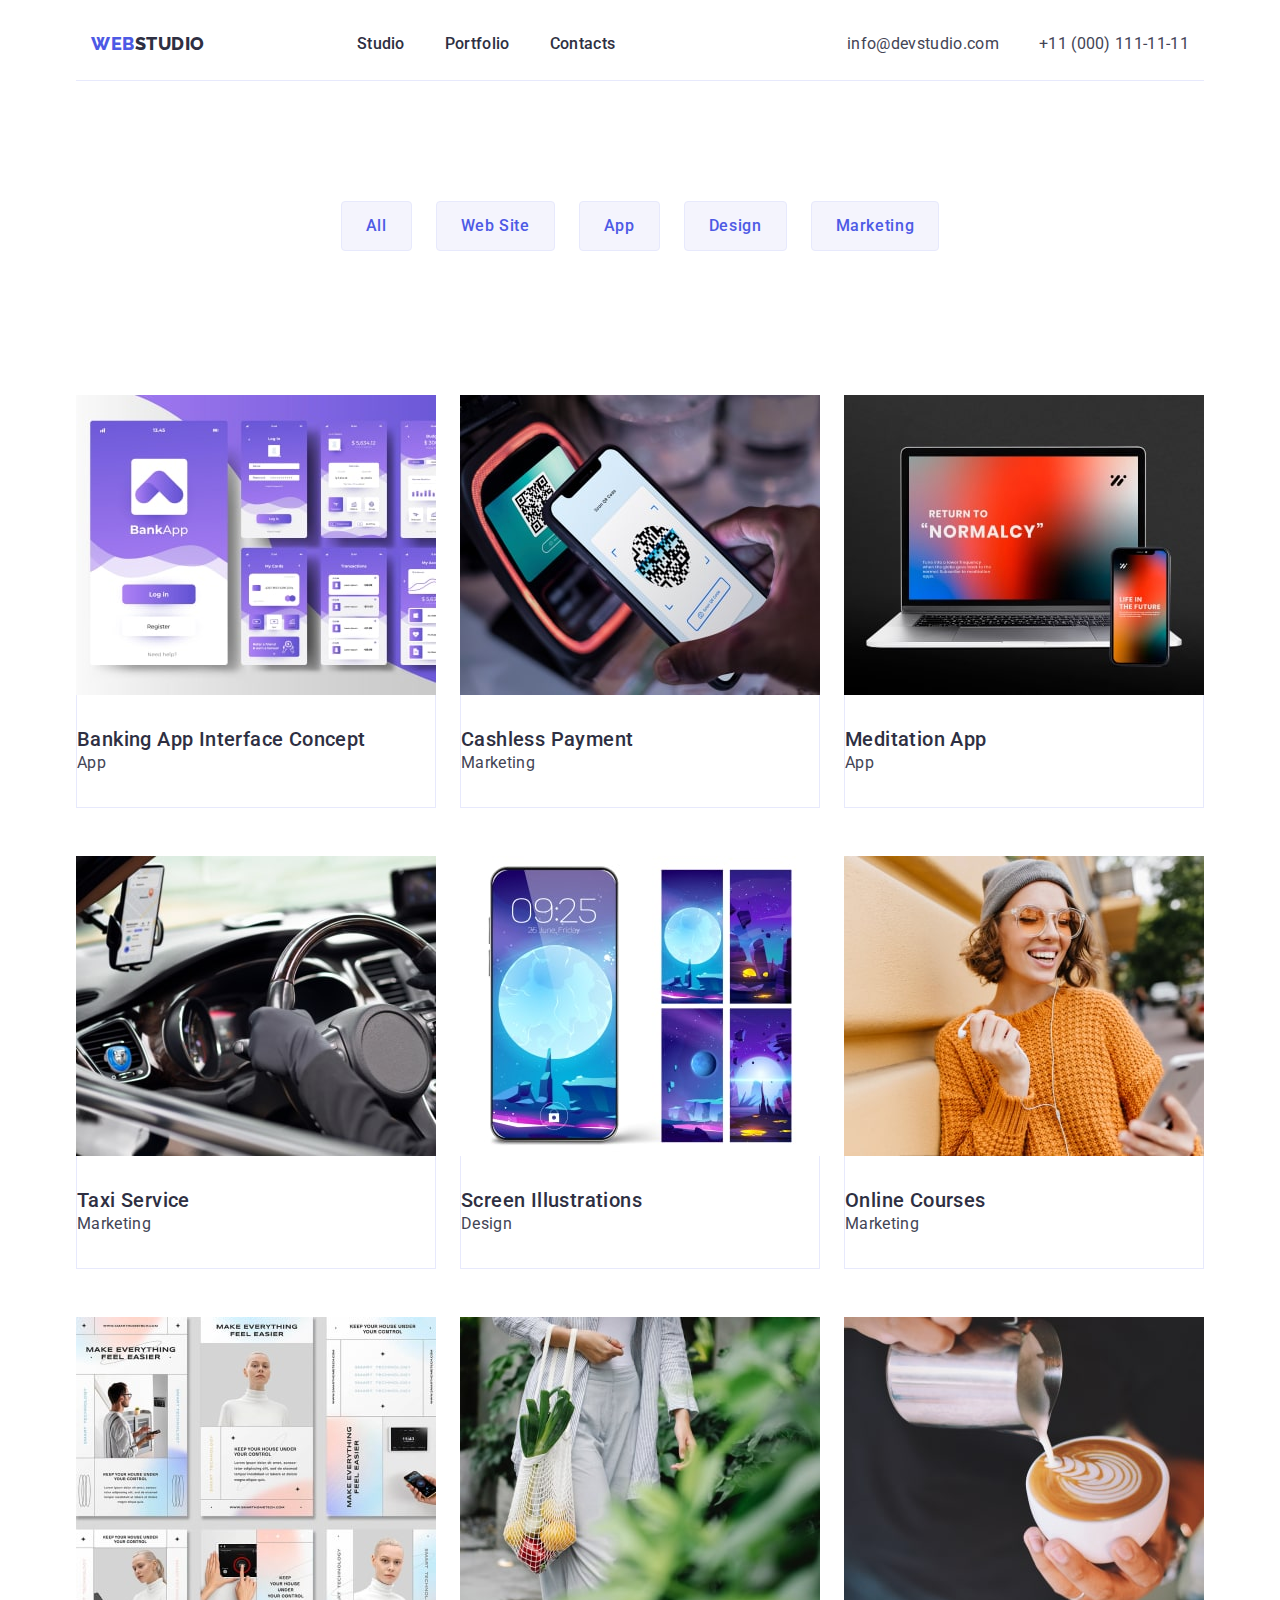
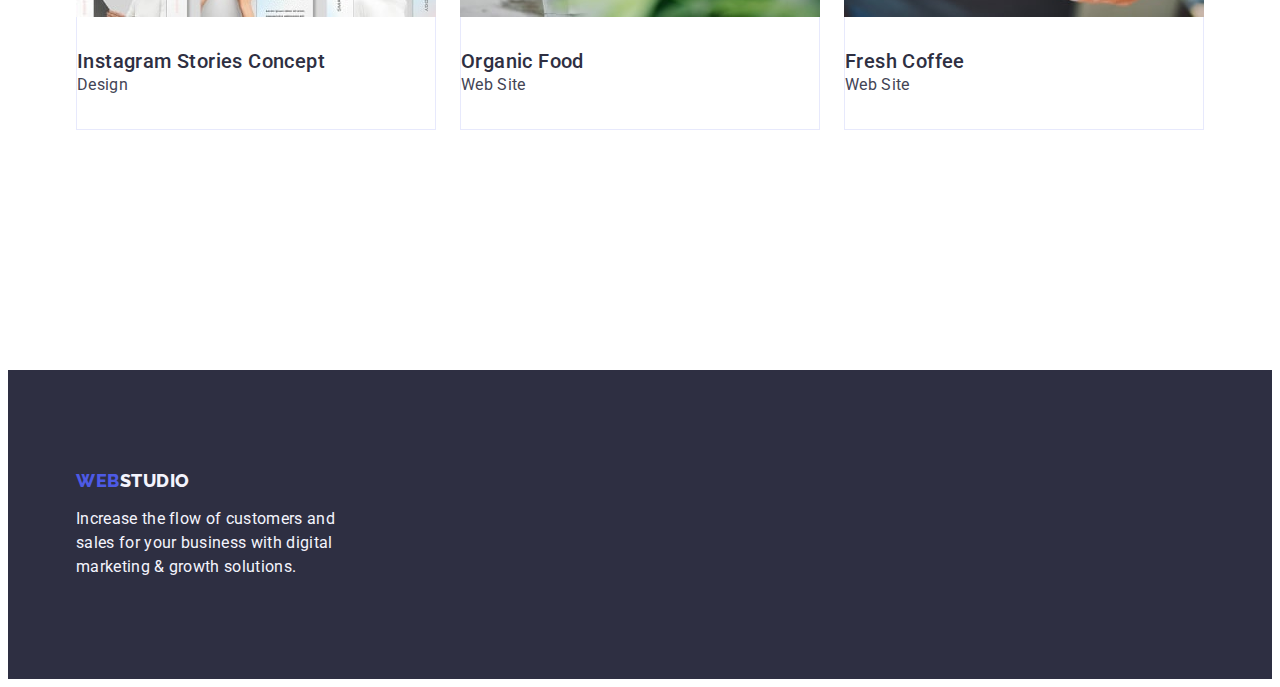
==== commit ce472897: "Second commit" ====
--- a/portfolio.html
+++ b/portfolio.html
@@ -7,6 +7,7 @@
     <link rel="preconnect" href="https://fonts.googleapis.com">
     <link rel="preconnect" href="https://fonts.gstatic.com" crossorigin>
     <link href="https://fonts.googleapis.com/css2?family=Raleway:wght@800&family=Roboto:wght@400;500;700;900&display=swap" rel="stylesheet">
+    <link rel="stylesheet" href="https://cdnjs.cloudflare.com/ajax/libs/modern-normalize/2.0.0/modern-normalize.min.css" integrity="sha512-4xo8blKMVCiXpTaLzQSLSw3KFOVPWhm/TRtuPVc4WG6kUgjH6J03IBuG7JZPkcWMxJ5huwaBpOpnwYElP/m6wg==" crossorigin="anonymous" referrerpolicy="no-referrer" />
     <link rel="stylesheet" href="./css/styles.css" />
 </head>
     <body>
@@ -62,10 +63,6 @@
                             <button class="portfolio-button" type="button">Marketing</button>
                         </li>
                     </ul>
-                </div>
-            </section>
-            <section class="section-project">
-                <div class="comtainer project-container">
                     <ul class="project-list list">
                         <li class="project-card-list">
                             <a class="project-item link" href="">
--- a/css/styles.css
+++ b/css/styles.css
@@ -78,12 +78,13 @@
 
 .header-container {
     display: flex;
+    width: 1158px;
 }
 
 .portfolio-header-container {
     display: flex;
     padding-bottom: 24px;
-    border-bottom: 1px solid var(--cornflower, #E7E9FC);
+    border-bottom: 1px solid #e7e9fc;
 }
 
 .header-navigation {
@@ -101,6 +102,7 @@
     line-height: 1.17;
     letter-spacing: 0.03em;
     text-transform: uppercase;
+    margin-right: 76px;
 }
 
 .header-logo span {
@@ -113,6 +115,7 @@
 }
 
 .header-menu-link {
+    padding: 24px 0;
     color: var(--dark);
     font-size: 16px;
     font-weight: 500;
@@ -170,6 +173,7 @@
 
 .hero-btn {
     display: block;
+    min-width: 169px;
     color:  var(--white-background);
     text-align: center;
     font-size: 16px;
@@ -193,7 +197,7 @@
 /* ---------------- ADVANTAGES --------------- */
 
 .advantages {
-    padding-top: 120px;
+    padding: 120px 0;
 }
 
 .advantages-list {
@@ -224,7 +228,7 @@
 /* ---------------- SERVICES --------------- */
 
 .services {
-    padding: 120px 0;
+    padding-bottom: 120px;
 }
 
 .services-title {
@@ -244,7 +248,7 @@
 }
 
 .services-item {
-    width: calc((1005 - 48) /3);
+    width: calc((100% - 48px) / 3);
 }
 
 /* ---------------- TEAM --------------- */
@@ -255,6 +259,7 @@
     padding-bottom: 120px;
 }
 
+
 .team-title {
     color: var(--dark);
     text-align: center;
@@ -272,13 +277,15 @@
 }
 
 .team-item {
-    width: calc((100% - 24*3) /4);
+    width: calc((100% - 3*24px) / 4);
     border-radius: 0px 0px 4px 4px;
     background-color: var(--white-background);
     box-shadow: 0px 2px 1px 0px rgba(46, 47, 66, 0.08), 0px 1px 1px 0px rgba(46, 47, 66, 0.16), 0px 1px 6px 0px rgba(46, 47, 66, 0.08);
 }
 
+
 .name-container {
+    padding: 32px 16px;
     text-align: center;
 }
 
@@ -289,8 +296,7 @@
     font-weight: 500;
     line-height: 1.2;
     letter-spacing: 0.02em;
-    padding-top: 32px;
-    gap: 8px;
+    margin-bottom: 8px;
 }
 
 .team-specialty {
@@ -299,7 +305,6 @@
     font-size: 16px;
     line-height: 1.5;
     letter-spacing: 0.02em;
-    padding-bottom: 32px;
     }
 
 /* ---------------- FOOTER --------------- */
@@ -318,7 +323,7 @@
     line-height: 1.17;
     letter-spacing: 0.03em;
     text-transform: uppercase;
-    margin-bottom: 17px;
+    margin-bottom: 16px;
     display: inline-block;
  }
 
@@ -338,15 +343,18 @@
 
 .button {
     padding-top: 96px;
+    padding-bottom: 120px;
 }
 
 .portfolio-button-list {
     display: flex;
     gap: 24px;
     justify-content: center;
+    margin-bottom: 72px;
 }
 
 .portfolio-button {
+    padding: 12px 24px;
     color: var(--primary-brand);
     font-size: 16px;
     font-family: inherit;
@@ -365,22 +373,16 @@
     cursor: pointer;
     border-radius: 4px;
     box-shadow: 0px 2px 2px 0px rgba(0, 0, 0, 0.12), 0px 2px 1px 0px rgba(0, 0, 0, 0.08), 0px 3px 1px 0px rgba(0, 0, 0, 0.10);
-    
+    border: 1px solid;
 }
 
 
 /* ---------------- PROJECT --------------- */
 
-.section-project {
+
+.project-list {
     padding-top: 72px;
     padding-bottom: 120px;
-}
-
-.project-container {
-    display: flex;
-}
-
-.project-list {
     display: flex;
     flex-wrap: wrap;
     gap: 48px 24px;
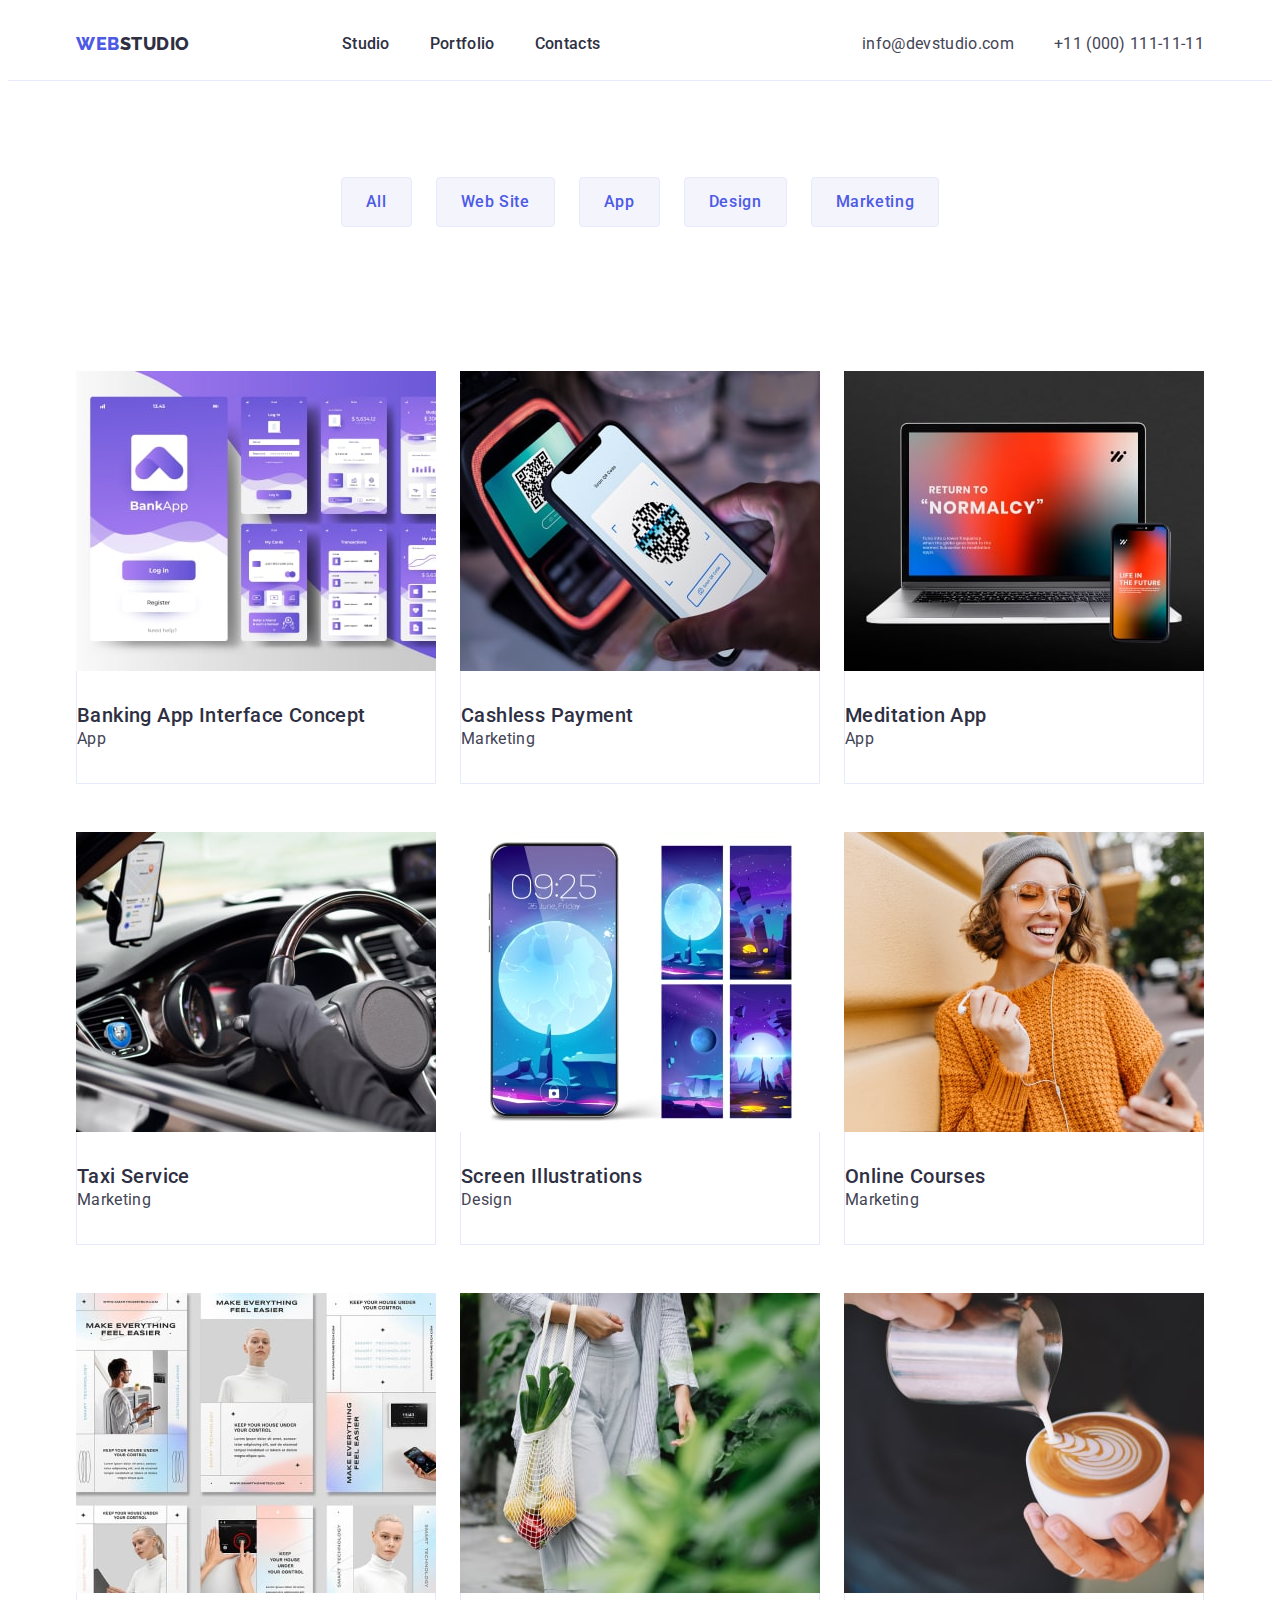
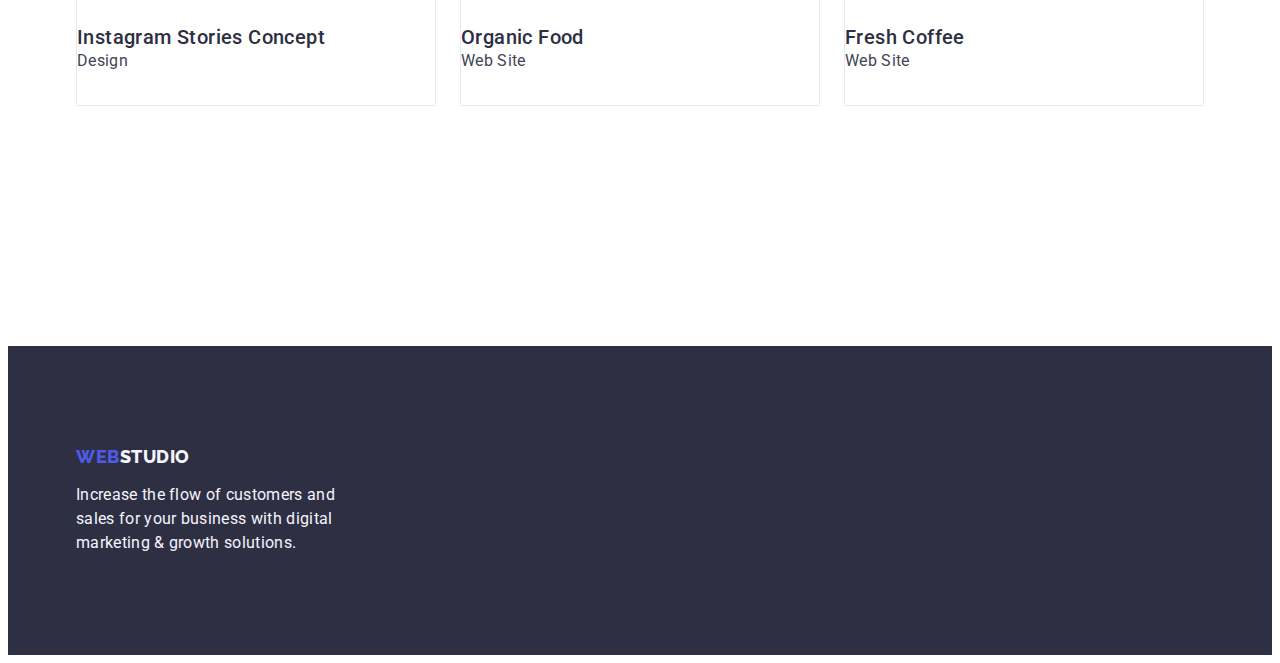
==== commit 470083a3: "Second commit" ====
--- a/portfolio.html
+++ b/portfolio.html
@@ -13,7 +13,6 @@
     <body>
         <header class="header">
             <div class="container header-container">
-                <div class="container portfolio-header-container">
                     <nav class="header-navigation">
                         <a href="./index.html" class="header-logo link">Web<span class="header-logo-accent">Studio</span></a>
                         <ul class="header-menu list">
@@ -39,7 +38,6 @@
                         
                         </ul>
                     </address>
-                </div>
             </div>
         </header>
         <main>
--- a/css/styles.css
+++ b/css/styles.css
@@ -74,17 +74,13 @@
 .header {
     padding-top: 24px;
     padding-bottom: 24px;
+    border-bottom: 1px solid #e7e9fc;
 }
 
 .header-container {
+    justify-content: space-between;
     display: flex;
     width: 1158px;
-}
-
-.portfolio-header-container {
-    display: flex;
-    padding-bottom: 24px;
-    border-bottom: 1px solid #e7e9fc;
 }
 
 .header-navigation {
@@ -284,7 +280,7 @@
 }
 
 
-.name-container {
+.team-container {
     padding: 32px 16px;
     text-align: center;
 }
